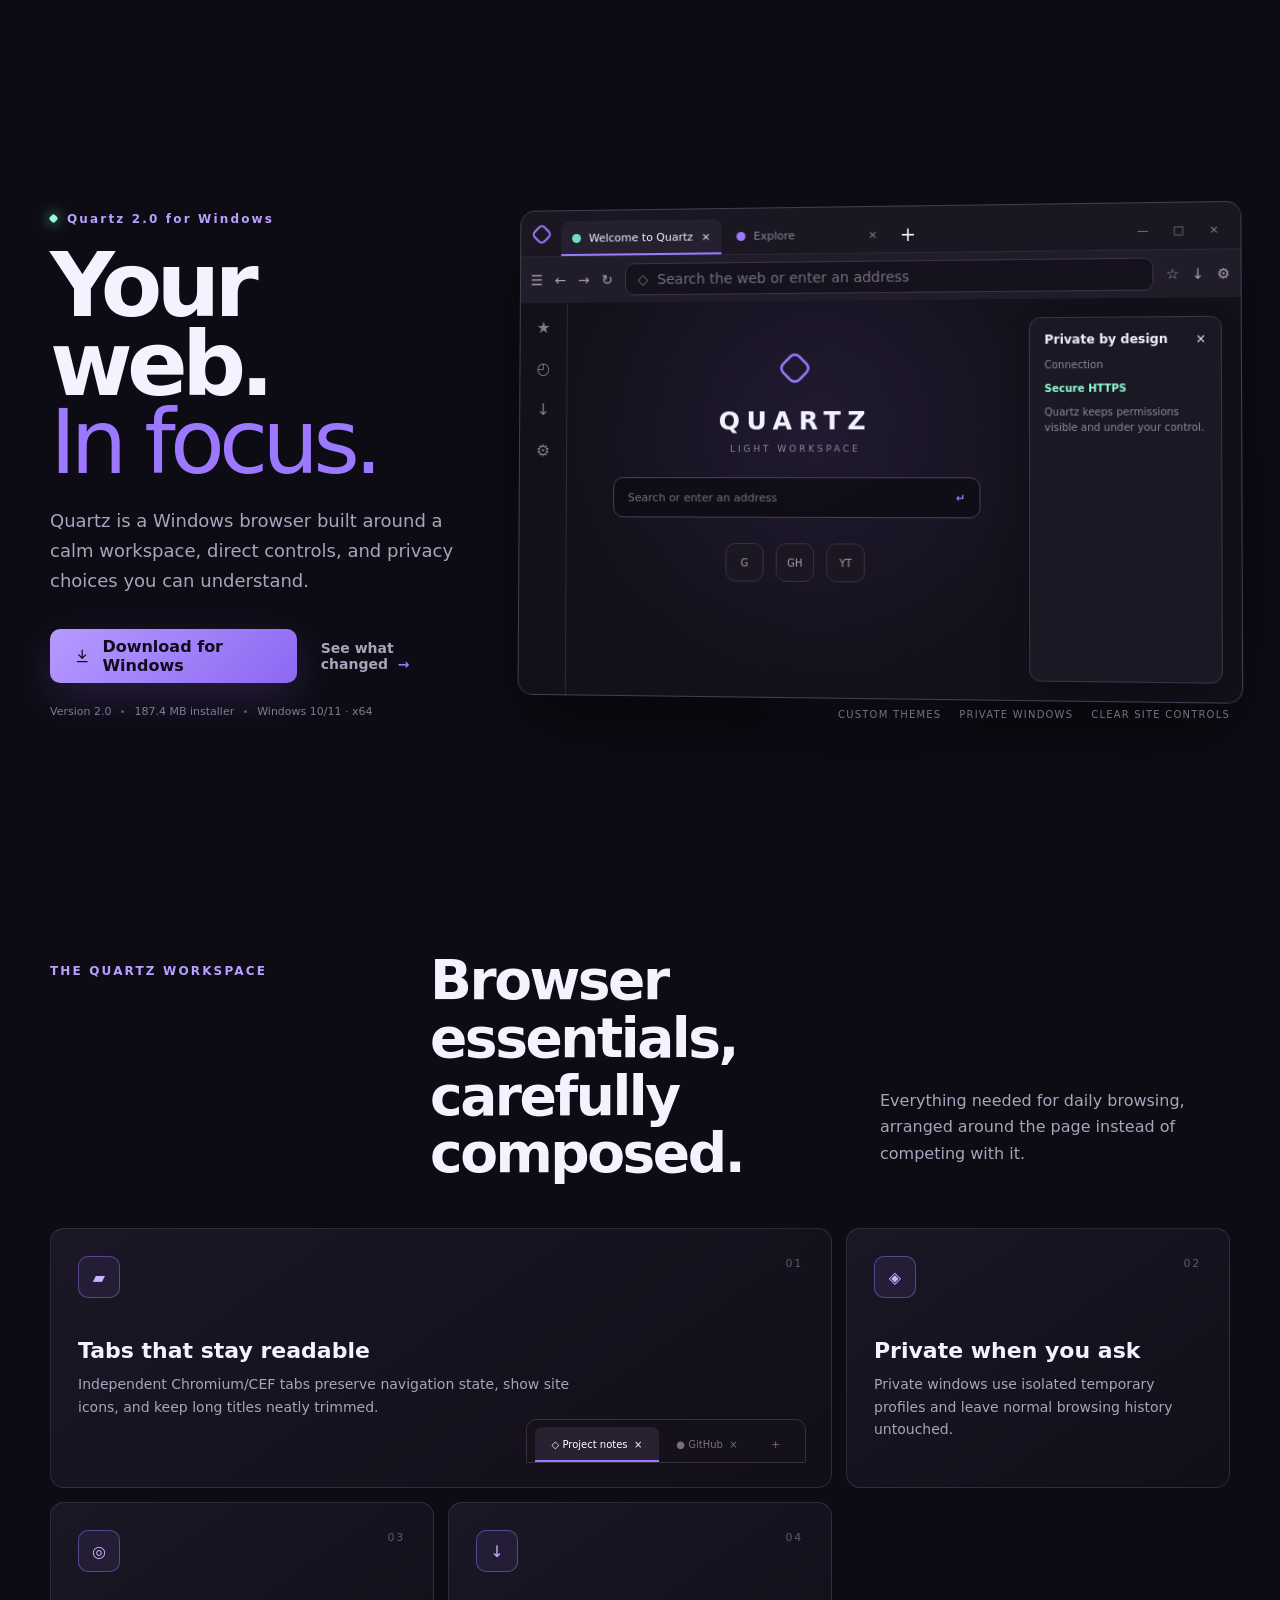
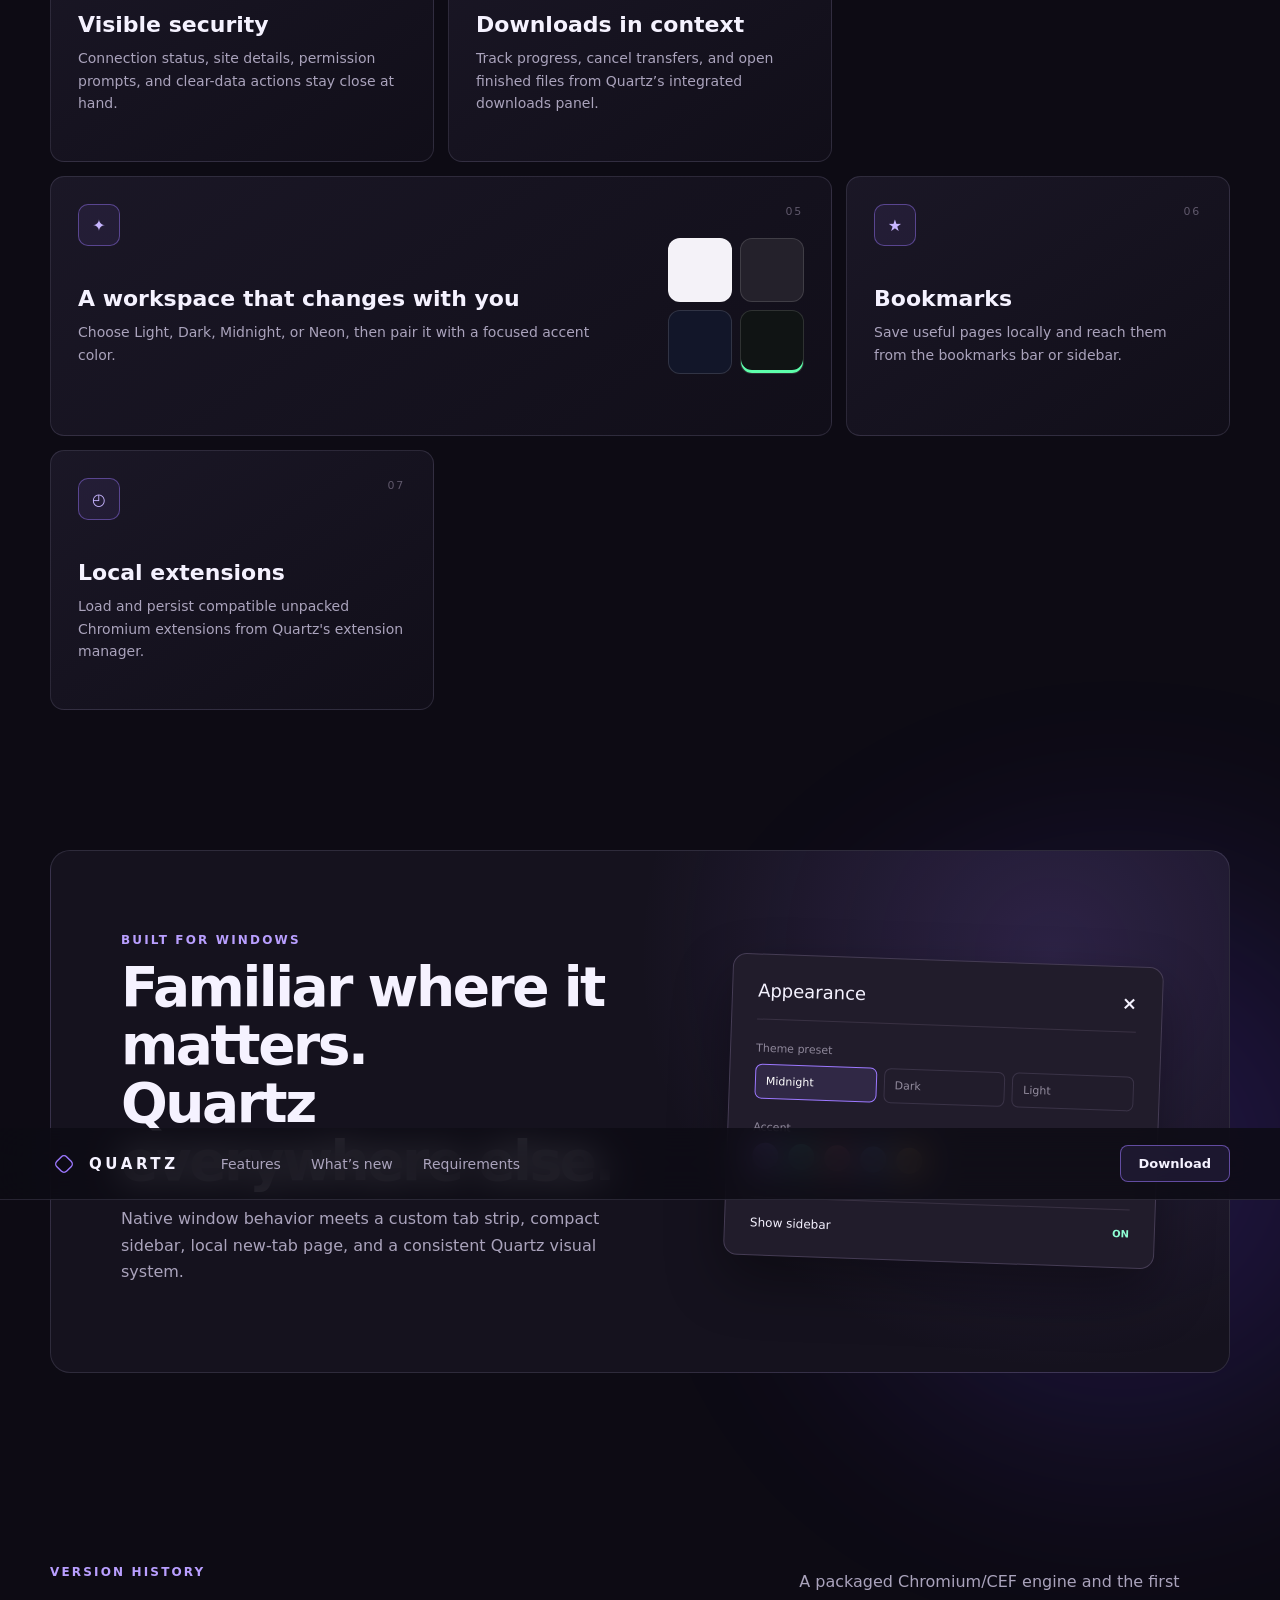
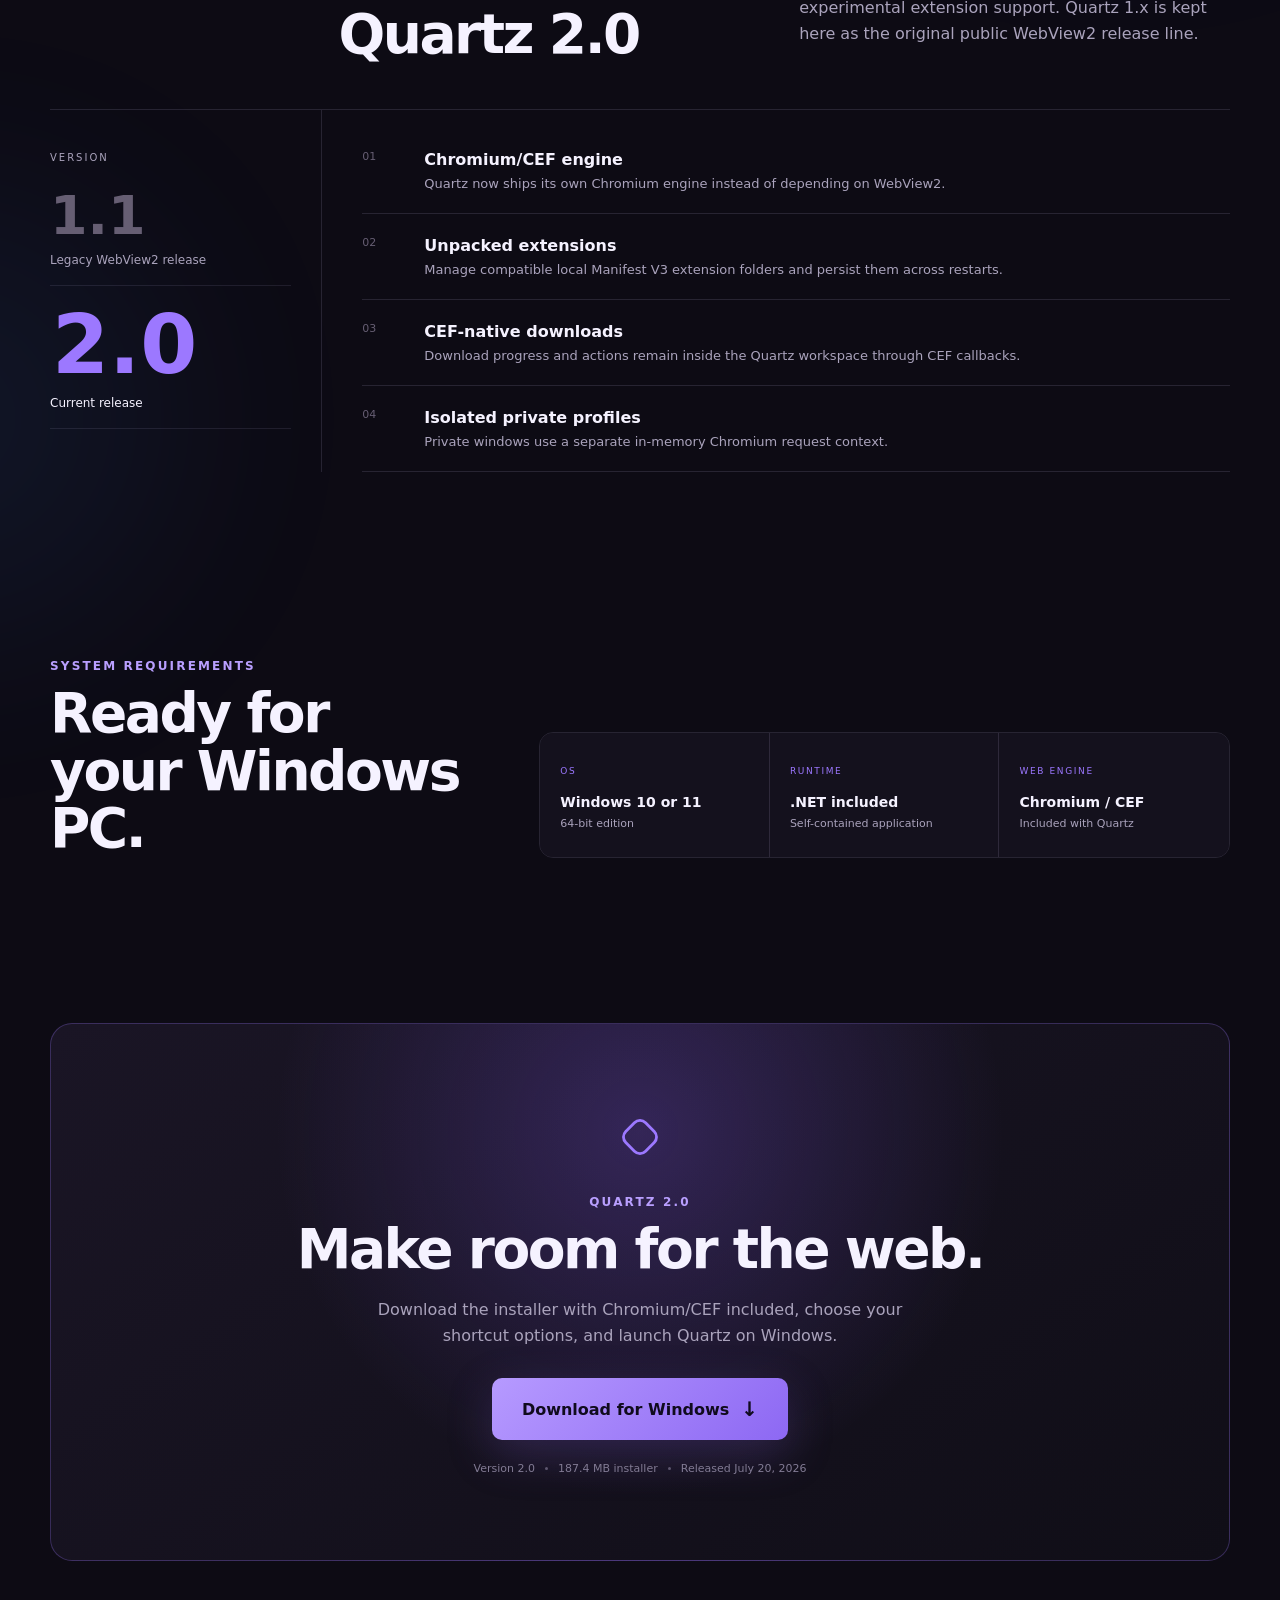
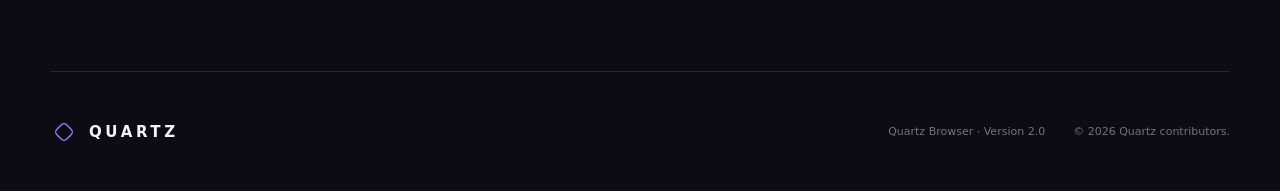
==== index.html @ 673aca00 "Add GitHub Pages root redirect" ====
<!doctype html>
<html lang="en">
<head>
  <meta charset="utf-8">
  <meta name="viewport" content="width=device-width, initial-scale=1">
  <meta http-equiv="refresh" content="0; url=website/">
  <title>Quartz Browser</title>
  <link rel="canonical" href="website/">
  <style>
    body {
      min-height: 100vh;
      margin: 0;
      display: grid;
      place-items: center;
      background: #0d0b14;
      color: #f5f2ff;
      font-family: "Segoe UI", system-ui, sans-serif;
    }

    a {
      color: #b69aff;
      font-weight: 700;
    }
  </style>
</head>
<body>
  <main>
    <p>Opening Quartz Browser. <a href="website/">Continue to the website</a>.</p>
  </main>
</body>
</html>
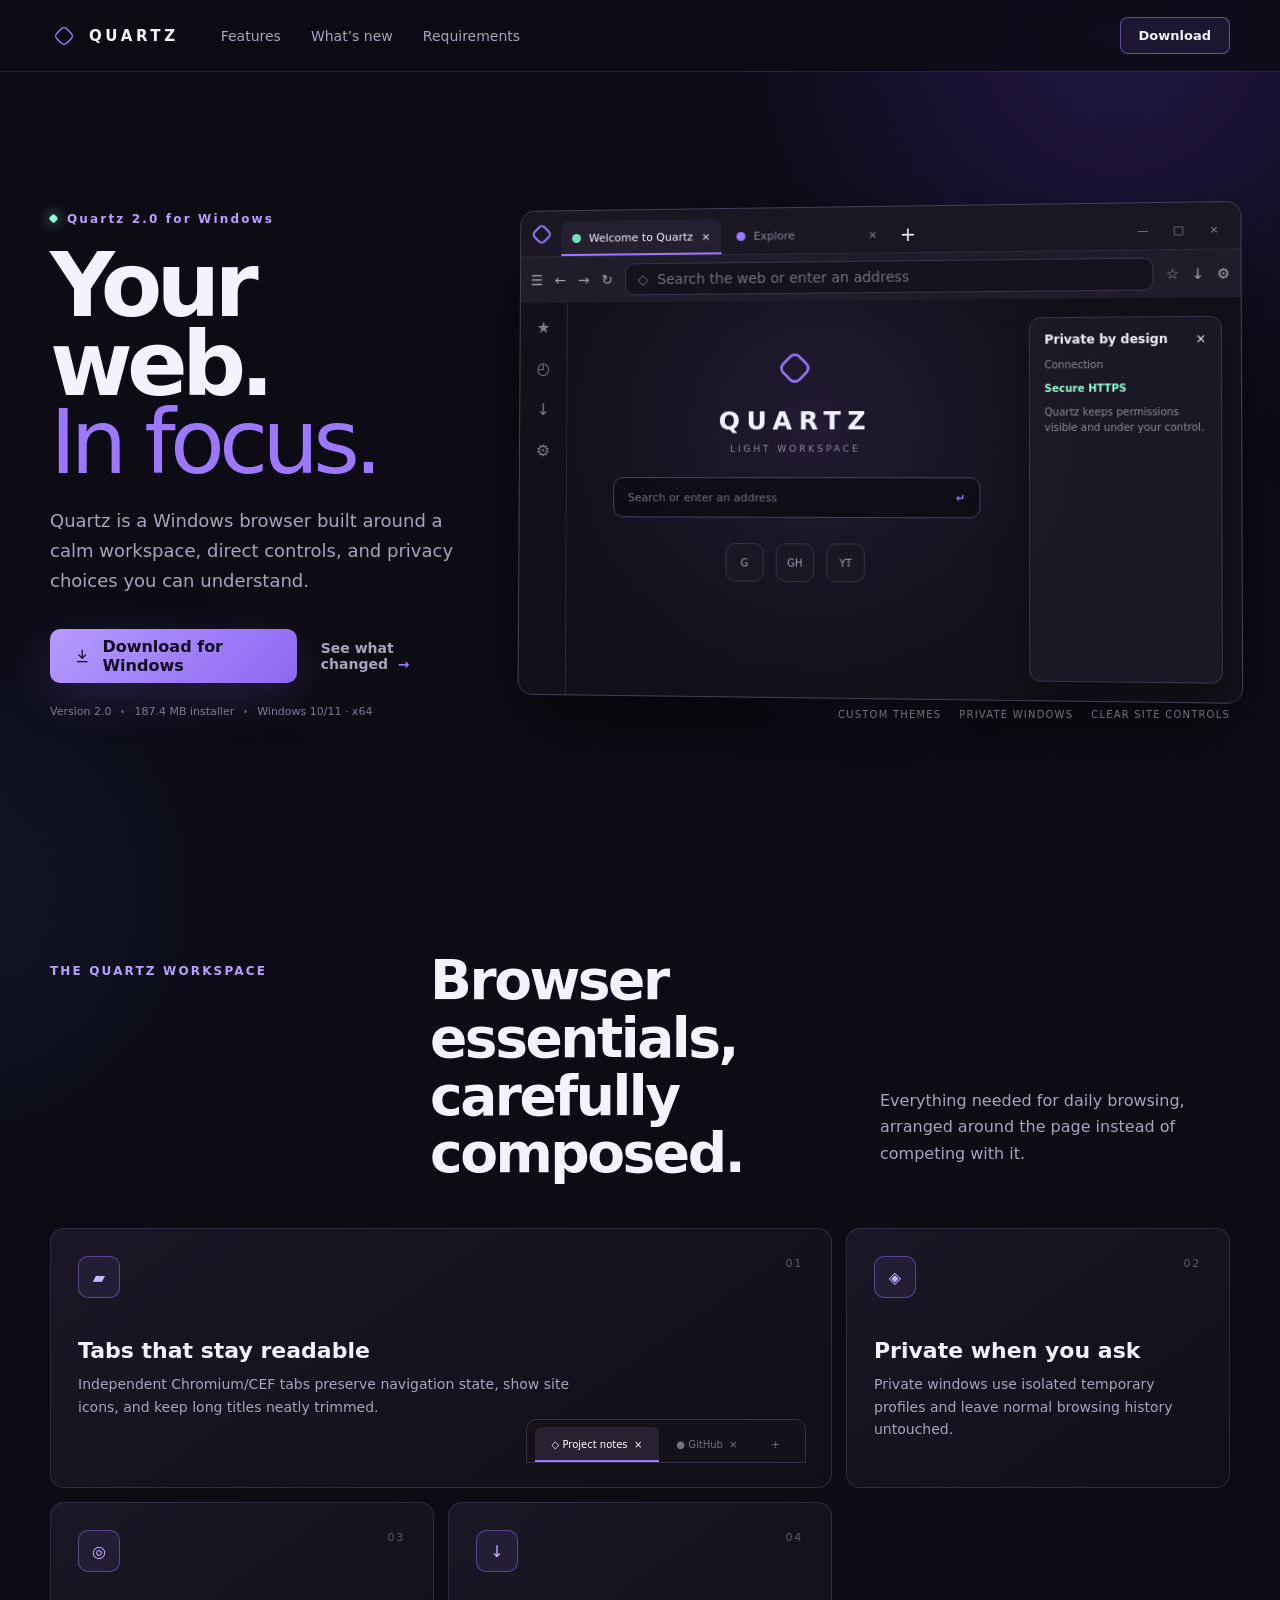
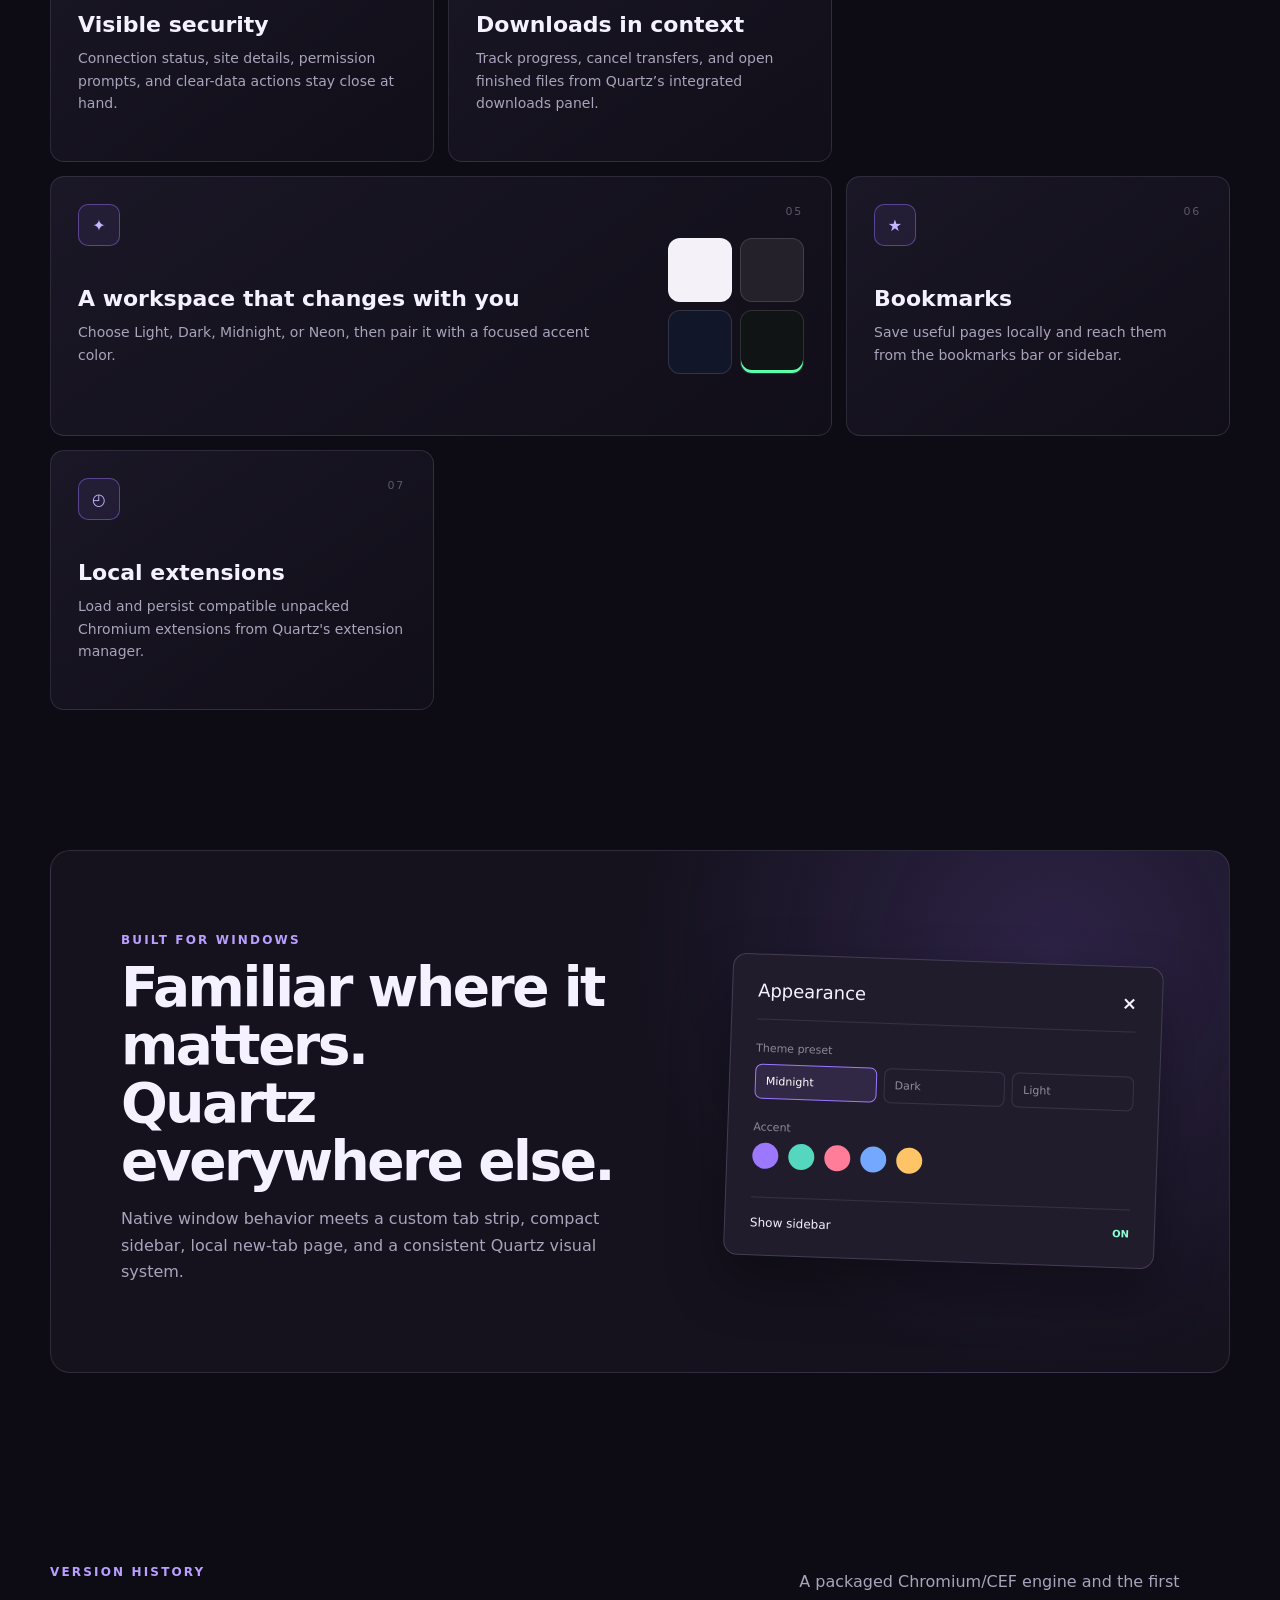
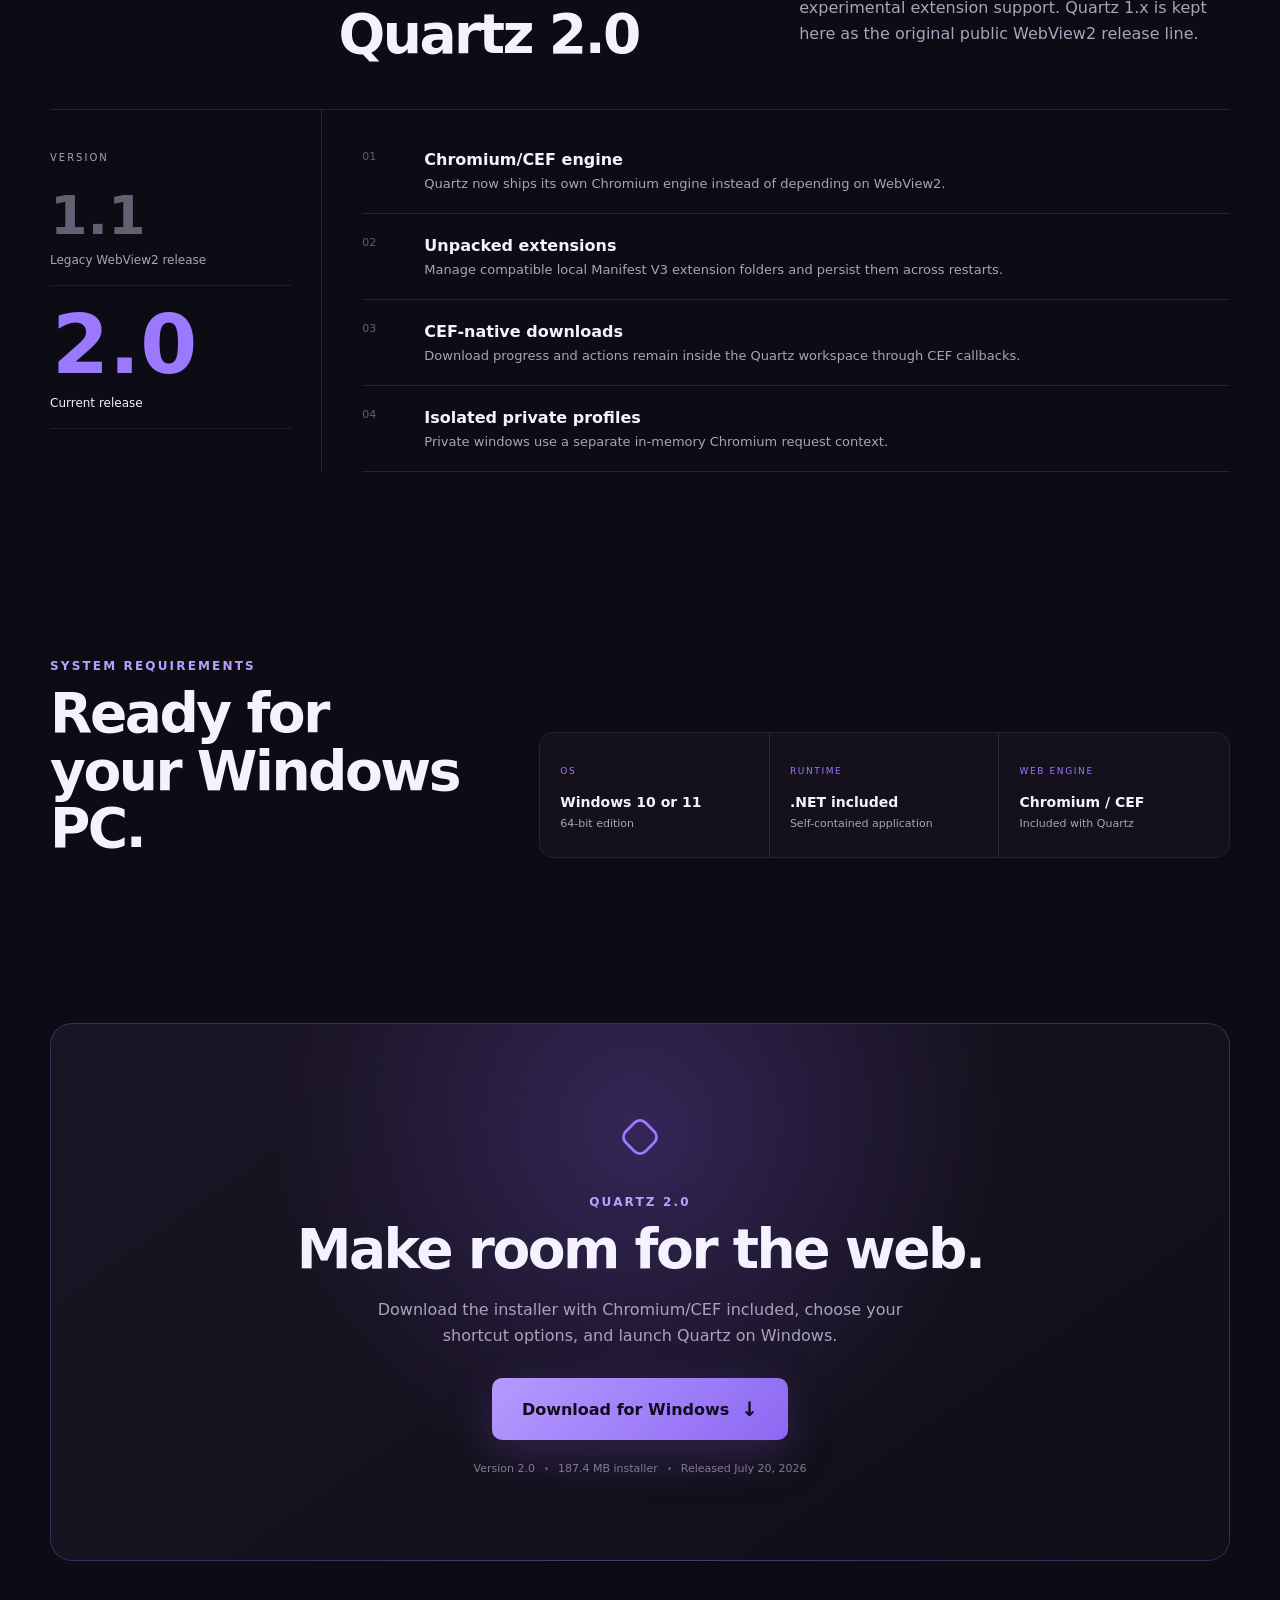
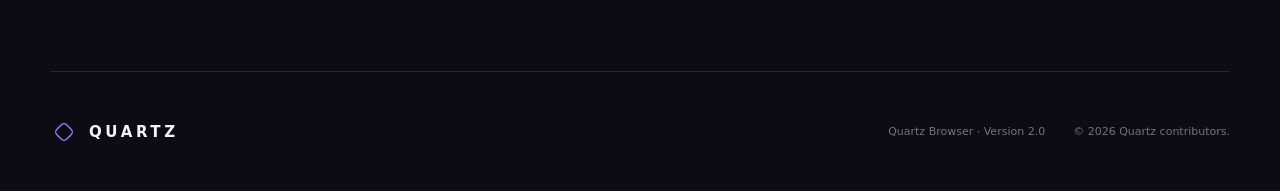
==== commit 4276d546: "Serve website from GitHub Pages root" ====
--- a/index.html
+++ b/index.html
@@ -3,29 +3,172 @@
 <head>
   <meta charset="utf-8">
   <meta name="viewport" content="width=device-width, initial-scale=1">
-  <meta http-equiv="refresh" content="0; url=website/">
-  <title>Quartz Browser</title>
-  <link rel="canonical" href="website/">
-  <style>
-    body {
-      min-height: 100vh;
-      margin: 0;
-      display: grid;
-      place-items: center;
-      background: #0d0b14;
-      color: #f5f2ff;
-      font-family: "Segoe UI", system-ui, sans-serif;
-    }
-
-    a {
-      color: #b69aff;
-      font-weight: 700;
-    }
-  </style>
+  <meta name="theme-color" content="#0d0b14">
+  <meta name="description" content="Download Quartz, a focused Windows browser with tabs, privacy tools, themes, and a clean custom workspace.">
+  <title>Quartz Browser — A clearer Windows workspace</title>
+  <link rel="stylesheet" href="styles.css">
 </head>
 <body>
-  <main>
-    <p>Opening Quartz Browser. <a href="website/">Continue to the website</a>.</p>
+  <div class="ambient ambient-one" aria-hidden="true"></div>
+  <div class="ambient ambient-two" aria-hidden="true"></div>
+
+  <header class="site-header">
+    <a class="brand" href="#top" aria-label="Quartz home">
+      <svg class="brand-mark" viewBox="0 0 64 64" aria-hidden="true">
+        <rect x="16" y="16" width="32" height="32" rx="9" transform="rotate(45 32 32)"></rect>
+      </svg>
+      <span>QUARTZ</span>
+    </a>
+    <nav aria-label="Main navigation">
+      <a href="#features">Features</a>
+      <a href="#updates">What’s new</a>
+      <a href="#requirements">Requirements</a>
+    </nav>
+    <a class="header-download" href="https://github.com/never-wet/quartz/tags">Download</a>
+  </header>
+
+  <main id="top">
+    <section class="hero section-shell">
+      <div class="hero-copy">
+        <div class="eyebrow"><span></span> Quartz 2.0 for Windows</div>
+        <h1>Your web.<br><em>In focus.</em></h1>
+        <p class="hero-lede">Quartz is a Windows browser built around a calm workspace, direct controls, and privacy choices you can understand.</p>
+        <div class="hero-actions">
+          <a class="primary-button" href="https://github.com/never-wet/quartz/tags">
+            <svg viewBox="0 0 24 24" aria-hidden="true"><path d="M12 3v12m0 0 5-5m-5 5-5-5M5 20h14"></path></svg>
+            Download for Windows
+          </a>
+          <a class="text-link" href="#updates">See what changed <span>→</span></a>
+        </div>
+        <div class="release-meta">
+          <span>Version 2.0</span><i></i><span class="installer-size">187.4 MB installer</span><i></i><span>Windows 10/11 · x64</span>
+        </div>
+      </div>
+
+      <div class="browser-stage" aria-label="Preview of the Quartz browser interface">
+        <div class="stage-glow"></div>
+        <div class="browser-window">
+          <div class="browser-tabs">
+            <div class="mini-logo"></div>
+            <div class="tab active"><span class="site-dot"></span><b>Welcome to Quartz</b><span>×</span></div>
+            <div class="tab"><span class="site-dot violet"></span><b>Explore</b><span>×</span></div>
+            <button aria-label="New tab">+</button>
+            <div class="window-space"></div>
+            <span class="window-button">—</span><span class="window-button">□</span><span class="window-button">×</span>
+          </div>
+          <div class="browser-toolbar">
+            <span>☰</span><span>←</span><span>→</span><span>↻</span>
+            <div class="address"><span>◇</span><span>Search the web or enter an address</span></div>
+            <span>☆</span><span>↓</span><span>⚙</span>
+          </div>
+          <div class="browser-content">
+            <aside><span>★</span><span>◴</span><span>↓</span><span>⚙</span></aside>
+            <div class="new-tab">
+              <svg viewBox="0 0 64 64" aria-hidden="true"><rect x="16" y="16" width="32" height="32" rx="9" transform="rotate(45 32 32)"></rect></svg>
+              <div class="quartz-word">QUARTZ</div>
+              <p>LIGHT WORKSPACE</p>
+              <div class="page-search"><span>Search or enter an address</span><b>↵</b></div>
+              <div class="quick-links"><span>G</span><span>GH</span><span>YT</span></div>
+            </div>
+            <div class="side-card">
+              <div class="side-card-header"><b>Private by design</b><span>×</span></div>
+              <p>Connection</p><strong>Secure HTTPS</strong>
+              <p>Quartz keeps permissions visible and under your control.</p>
+            </div>
+          </div>
+        </div>
+        <div class="stage-caption"><span>Custom themes</span><span>Private windows</span><span>Clear site controls</span></div>
+      </div>
+    </section>
+
+    <section id="features" class="features section-shell">
+      <div class="section-heading">
+        <p class="kicker">THE QUARTZ WORKSPACE</p>
+        <h2>Browser essentials,<br>carefully composed.</h2>
+        <p>Everything needed for daily browsing, arranged around the page instead of competing with it.</p>
+      </div>
+      <div class="feature-grid">
+        <article class="feature-card feature-wide">
+          <div class="feature-icon">▰</div><span class="feature-number">01</span>
+          <h3>Tabs that stay readable</h3><p>Independent Chromium/CEF tabs preserve navigation state, show site icons, and keep long titles neatly trimmed.</p>
+          <div class="tab-demo"><span class="selected">◇ Project notes&nbsp;&nbsp;×</span><span>● GitHub&nbsp;&nbsp;×</span><span>+</span></div>
+        </article>
+        <article class="feature-card"><div class="feature-icon">◈</div><span class="feature-number">02</span><h3>Private when you ask</h3><p>Private windows use isolated temporary profiles and leave normal browsing history untouched.</p></article>
+        <article class="feature-card"><div class="feature-icon">◎</div><span class="feature-number">03</span><h3>Visible security</h3><p>Connection status, site details, permission prompts, and clear-data actions stay close at hand.</p></article>
+        <article class="feature-card"><div class="feature-icon">↓</div><span class="feature-number">04</span><h3>Downloads in context</h3><p>Track progress, cancel transfers, and open finished files from Quartz’s integrated downloads panel.</p></article>
+        <article class="feature-card feature-wide palette-card"><div><div class="feature-icon">✦</div><span class="feature-number">05</span><h3>A workspace that changes with you</h3><p>Choose Light, Dark, Midnight, or Neon, then pair it with a focused accent color.</p></div><div class="palette"><span class="light"></span><span class="dark"></span><span class="midnight"></span><span class="neon"></span></div></article>
+        <article class="feature-card"><div class="feature-icon">★</div><span class="feature-number">06</span><h3>Bookmarks</h3><p>Save useful pages locally and reach them from the bookmarks bar or sidebar.</p></article>
+        <article class="feature-card"><div class="feature-icon">◴</div><span class="feature-number">07</span><h3>Local extensions</h3><p>Load and persist compatible unpacked Chromium extensions from Quartz's extension manager.</p></article>
+      </div>
+    </section>
+
+    <section class="showcase section-shell">
+      <div class="showcase-panel">
+        <div class="showcase-copy"><p class="kicker">BUILT FOR WINDOWS</p><h2>Familiar where it matters.<br>Quartz everywhere else.</h2><p>Native window behavior meets a custom tab strip, compact sidebar, local new-tab page, and a consistent Quartz visual system.</p></div>
+        <div class="settings-preview">
+          <div class="settings-title"><span>Appearance</span><b>×</b></div>
+          <p>Theme preset</p><div class="theme-row"><span class="chosen">Midnight</span><span>Dark</span><span>Light</span></div>
+          <p>Accent</p><div class="accent-row"><i></i><i></i><i></i><i></i><i></i></div>
+          <div class="setting-line"><span>Show sidebar</span><b>ON</b></div>
+        </div>
+      </div>
+    </section>
+
+    <section id="updates" class="updates section-shell">
+      <div class="section-heading compact"><p class="kicker">VERSION HISTORY</p><h2>Quartz 2.0</h2><p>A packaged Chromium/CEF engine and the first experimental extension support. Quartz 1.x is kept here as the original public WebView2 release line.</p></div>
+      <div class="update-layout">
+        <div class="version-block">
+          <span>VERSION</span>
+          <div class="version-picker" aria-label="Choose a Quartz version">
+            <button class="version-option" type="button" data-version="1">
+              <strong>1.1</strong>
+              <p>Legacy WebView2 release</p>
+            </button>
+            <button class="version-option active" type="button" data-version="2" data-current-version="true">
+              <strong>2.0</strong>
+              <p>Current release</p>
+            </button>
+          </div>
+        </div>
+        <ul class="change-list active" data-version-panel="2">
+          <li><span>01</span><div><b>Chromium/CEF engine</b><p>Quartz now ships its own Chromium engine instead of depending on WebView2.</p></div></li>
+          <li><span>02</span><div><b>Unpacked extensions</b><p>Manage compatible local Manifest V3 extension folders and persist them across restarts.</p></div></li>
+          <li><span>03</span><div><b>CEF-native downloads</b><p>Download progress and actions remain inside the Quartz workspace through CEF callbacks.</p></div></li>
+          <li><span>04</span><div><b>Isolated private profiles</b><p>Private windows use a separate in-memory Chromium request context.</p></div></li>
+        </ul>
+        <ul class="change-list" data-version-panel="1">
+          <li><span>01</span><div><b>First public installer</b><p>Quartz Version 1.1.0 introduced the first downloadable Windows installer for the browser.</p></div></li>
+          <li><span>02</span><div><b>WebView2 browser shell</b><p>The original release used Microsoft WebView2 with Chromium-based browsing, tabs, address/search, bookmarks, history, downloads, settings, and private mode.</p></div></li>
+          <li><span>03</span><div><b>Original Quartz basics</b><p>Version 1 included the first custom Quartz UI direction, theme support, site information, and permission prompts.</p></div></li>
+          <li><span>04</span><div><b>Archived release</b><p>Version 1 is kept for history while Version 2 is the recommended download. <a href="https://github.com/never-wet/quartz/releases/tag/v1.1.0">View the 1.1.0 release</a>.</p></div></li>
+        </ul>
+      </div>
+    </section>
+
+    <section id="requirements" class="requirements section-shell">
+      <div><p class="kicker">SYSTEM REQUIREMENTS</p><h2>Ready for your Windows PC.</h2></div>
+      <div class="requirement-grid">
+        <article><span>OS</span><strong>Windows 10 or 11</strong><p>64-bit edition</p></article>
+        <article><span>RUNTIME</span><strong>.NET included</strong><p>Self-contained application</p></article>
+        <article><span>WEB ENGINE</span><strong>Chromium / CEF</strong><p>Included with Quartz</p></article>
+      </div>
+    </section>
+
+    <section id="download" class="download-section section-shell">
+      <div class="download-card">
+        <svg class="download-mark" viewBox="0 0 64 64" aria-hidden="true"><rect x="16" y="16" width="32" height="32" rx="9" transform="rotate(45 32 32)"></rect></svg>
+        <p class="kicker">QUARTZ 2.0</p><h2>Make room for the web.</h2><p>Download the installer with Chromium/CEF included, choose your shortcut options, and launch Quartz on Windows.</p>
+        <a class="primary-button large" href="https://github.com/never-wet/quartz/tags">Download for Windows <span>↓</span></a>
+        <div class="release-meta centered"><span>Version 2.0</span><i></i><span class="installer-size">187.4 MB installer</span><i></i><span>Released July 20, 2026</span></div>
+      </div>
+    </section>
   </main>
+
+  <footer class="site-footer section-shell">
+    <a class="brand" href="#top"><svg class="brand-mark" viewBox="0 0 64 64" aria-hidden="true"><rect x="16" y="16" width="32" height="32" rx="9" transform="rotate(45 32 32)"></rect></svg><span>QUARTZ</span></a>
+    <p>Quartz Browser · Version 2.0</p>
+    <p>© 2026 Quartz contributors.</p>
+  </footer>
+  <script src="app.js"></script>
 </body>
 </html>
--- a/styles.css
+++ b/styles.css
@@ -0,0 +1,102 @@
+:root {
+  --bg: #0d0b14;
+  --surface: #15121f;
+  --surface-2: #1d1929;
+  --line: rgba(213, 204, 255, .13);
+  --text: #f5f2ff;
+  --muted: #aaa3bc;
+  --violet: #9c78ff;
+  --violet-2: #7552d8;
+  --mint: #8fffd4;
+  --max: 1180px;
+}
+
+* { box-sizing: border-box; }
+html { scroll-behavior: smooth; }
+body { margin: 0; color: var(--text); background: var(--bg); font-family: "Segoe UI Variable", "Segoe UI", Inter, system-ui, sans-serif; overflow-x: hidden; }
+a { color: inherit; text-decoration: none; }
+button { font: inherit; }
+.section-shell { width: min(var(--max), calc(100% - 48px)); margin-inline: auto; }
+.ambient { position: fixed; z-index: -1; border-radius: 50%; filter: blur(120px); opacity: .18; pointer-events: none; }
+.ambient-one { width: 540px; height: 540px; top: -240px; right: -110px; background: #6f43ff; }
+.ambient-two { width: 420px; height: 420px; top: 680px; left: -260px; background: #3d8cff; opacity: .09; }
+
+.site-header { position: sticky; top: 0; z-index: 20; height: 72px; padding: 0 max(24px, calc((100vw - var(--max)) / 2)); display: flex; align-items: center; gap: 42px; background: rgba(13,11,20,.82); border-bottom: 1px solid var(--line); backdrop-filter: blur(18px); }
+.brand { display: inline-flex; align-items: center; gap: 11px; letter-spacing: .24em; font-weight: 700; font-size: 15px; }
+.brand-mark { width: 28px; height: 28px; overflow: visible; }
+.brand-mark rect, .download-mark rect { fill: none; stroke: var(--violet); stroke-width: 3.2; }
+.site-header nav { display: flex; gap: 30px; margin-right: auto; color: var(--muted); font-size: 14px; }
+.site-header nav a, .text-link { transition: color .2s ease; }
+.site-header nav a:hover, .text-link:hover { color: var(--text); }
+.header-download { padding: 10px 18px; border: 1px solid rgba(156,120,255,.55); border-radius: 8px; font-size: 13px; font-weight: 650; background: rgba(156,120,255,.1); }
+
+.hero { min-height: 760px; padding: 104px 0 78px; display: grid; grid-template-columns: .84fr 1.46fr; align-items: center; gap: 60px; }
+.eyebrow, .kicker { color: #b99fff; letter-spacing: .18em; font-size: 12px; font-weight: 700; }
+.eyebrow { display: flex; align-items: center; gap: 10px; }
+.eyebrow span { width: 7px; height: 7px; border-radius: 2px; background: var(--mint); box-shadow: 0 0 14px var(--mint); transform: rotate(45deg); }
+h1 { margin: 20px 0 24px; font-size: clamp(58px, 7vw, 98px); line-height: .88; letter-spacing: -.065em; }
+h1 em { color: var(--violet); font-style: normal; font-weight: 400; }
+.hero-lede { max-width: 510px; color: var(--muted); font-size: 18px; line-height: 1.65; }
+.hero-actions { display: flex; align-items: center; gap: 24px; margin-top: 34px; }
+.primary-button { display: inline-flex; align-items: center; justify-content: center; gap: 12px; min-height: 54px; padding: 0 24px; border-radius: 10px; color: #100b1d; background: linear-gradient(135deg, #b69aff, #8d68f3); box-shadow: 0 14px 45px rgba(121,87,195,.25); font-weight: 750; transition: transform .2s ease, box-shadow .2s ease; }
+.primary-button:hover { transform: translateY(-2px); box-shadow: 0 18px 52px rgba(121,87,195,.4); }
+.primary-button svg { width: 20px; fill: none; stroke: currentColor; stroke-width: 1.8; stroke-linecap: round; stroke-linejoin: round; }
+.text-link { color: var(--muted); font-size: 14px; font-weight: 600; }
+.text-link span { margin-left: 5px; color: var(--violet); }
+.release-meta { display: flex; flex-wrap: wrap; align-items: center; gap: 10px; margin-top: 22px; color: #827b94; font-size: 11px; }
+.release-meta i { width: 3px; height: 3px; border-radius: 50%; background: #5e566f; }
+
+.browser-stage { position: relative; min-width: 0; perspective: 1300px; }
+.stage-glow { position: absolute; inset: 8% 10% -2%; background: radial-gradient(circle, rgba(132,91,244,.35), transparent 66%); filter: blur(26px); }
+.browser-window { position: relative; overflow: hidden; aspect-ratio: 1.47; min-height: 420px; border: 1px solid rgba(210,199,255,.25); border-radius: 15px; background: #111019; box-shadow: 0 35px 80px rgba(0,0,0,.48); transform: rotateY(-4deg) rotateX(1deg); transform-origin: center left; }
+.browser-tabs { height: 46px; display: flex; align-items: end; padding: 0 10px; gap: 4px; background: #1a1722; border-bottom: 1px solid #2d2839; font-size: 11px; }
+.mini-logo { width: 16px; height: 16px; margin: 0 8px 14px 3px; border: 2px solid var(--violet); border-radius: 5px; transform: rotate(45deg); }
+.tab { width: 162px; height: 35px; padding: 0 11px; display: flex; align-items: center; gap: 8px; border-radius: 9px 9px 0 0; color: #8d879a; }
+.tab b { overflow: hidden; flex: 1; white-space: nowrap; text-overflow: ellipsis; font-weight: 500; }
+.tab.active { color: var(--text); background: #24202f; box-shadow: inset 0 -2px var(--violet); }
+.site-dot { width: 9px; height: 9px; border-radius: 50%; background: #6fe0bb; }.site-dot.violet { background: var(--violet); }
+.browser-tabs button { width: 30px; height: 30px; margin-bottom: 3px; color: var(--text); border: 0; background: transparent; font-size: 19px; }
+.window-space { flex: 1; }.window-button { width: 30px; margin-bottom: 12px; text-align: center; color: #898294; }
+.browser-toolbar { height: 46px; padding: 6px 10px; display: flex; align-items: center; gap: 12px; background: #201c2a; color: #aaa4b6; font-size: 14px; }
+.address { min-width: 0; height: 32px; padding: 0 12px; display: flex; align-items: center; flex: 1; gap: 9px; border: 1px solid #3a3349; border-radius: 9px; background: #15121d; color: #756f80; }
+.address span:last-child { overflow: hidden; white-space: nowrap; text-overflow: ellipsis; }
+.browser-content { position: absolute; inset: 92px 0 0; display: flex; background: radial-gradient(circle at 42% 32%, #211a31 0, #121019 55%); }
+.browser-content aside { width: 48px; padding-top: 15px; display: flex; flex-direction: column; align-items: center; gap: 22px; border-right: 1px solid #2d2839; color: #81798f; }
+.new-tab { flex: 1; display: flex; flex-direction: column; align-items: center; padding: 44px 22px 20px; }
+.new-tab svg { width: 45px; }.new-tab svg rect { fill: none; stroke: var(--violet); stroke-width: 3.5; }
+.quartz-word { margin-top: 15px; font-size: 25px; font-weight: 750; letter-spacing: .26em; }
+.new-tab > p { margin: 8px 0 23px; color: #8f879f; font-size: 9px; letter-spacing: .32em; }
+.page-search { width: min(390px, 88%); height: 40px; padding: 0 14px; display: flex; align-items: center; justify-content: space-between; border: 1px solid #493d60; border-radius: 10px; color: #777080; background: rgba(12,10,17,.72); font-size: 11px; }
+.page-search b { color: var(--violet); }
+.quick-links { display: flex; gap: 12px; margin-top: 25px; }.quick-links span { width: 38px; height: 38px; display: grid; place-items: center; border: 1px solid #393143; border-radius: 10px; color: #a9a1b6; background: #1a1622; font-size: 10px; }
+.side-card { width: 185px; margin: 18px 18px 18px 0; padding: 14px; border: 1px solid #3b3448; border-radius: 11px; background: rgba(29,25,40,.92); box-shadow: 0 15px 30px rgba(0,0,0,.25); font-size: 10px; color: #8f899b; }
+.side-card-header { display: flex; justify-content: space-between; color: var(--text); font-size: 12px; }.side-card strong { color: #8fffd4; }.side-card p { line-height: 1.5; }
+.stage-caption { position: relative; display: flex; justify-content: flex-end; gap: 18px; margin-top: 16px; color: #777081; font-size: 10px; letter-spacing: .12em; text-transform: uppercase; }
+
+.features { padding: 120px 0 70px; }
+.section-heading { display: grid; grid-template-columns: 1fr 1.2fr 1fr; align-items: end; gap: 30px; margin-bottom: 45px; }
+.section-heading .kicker { align-self: start; }.section-heading h2, .showcase h2, .requirements h2, .download-card h2 { margin: 0; font-size: clamp(36px, 4.3vw, 58px); line-height: 1.05; letter-spacing: -.045em; }.section-heading > p:last-child, .showcase-copy > p:last-child { color: var(--muted); line-height: 1.65; }
+.feature-grid { display: grid; grid-template-columns: repeat(3, 1fr); gap: 14px; }
+.feature-card { position: relative; min-height: 260px; padding: 27px; overflow: hidden; border: 1px solid var(--line); border-radius: 14px; background: linear-gradient(145deg, rgba(29,25,41,.88), rgba(18,15,26,.88)); }
+.feature-wide { grid-column: span 2; }.feature-icon { width: 42px; height: 42px; display: grid; place-items: center; border: 1px solid rgba(156,120,255,.45); border-radius: 10px; color: #c7b5ff; background: rgba(156,120,255,.08); }.feature-number { position: absolute; top: 28px; right: 28px; color: #5f586b; font-size: 11px; letter-spacing: .16em; }
+.feature-card h3 { margin: 40px 0 10px; font-size: 22px; }.feature-card p { max-width: 520px; margin: 0; color: var(--muted); line-height: 1.6; font-size: 14px; }
+.tab-demo { position: absolute; right: 25px; bottom: 24px; display: flex; padding: 7px 8px 0; border: 1px solid #373042; border-radius: 10px 10px 0 0; background: #14111b; font-size: 10px; color: #777080; }.tab-demo span { padding: 12px 17px; }.tab-demo .selected { border-radius: 7px 7px 0 0; color: white; background: #282132; box-shadow: inset 0 -2px var(--violet); }
+.palette-card { display: flex; justify-content: space-between; gap: 20px; }.palette { display: grid; grid-template-columns: repeat(2, 64px); gap: 8px; align-content: center; }.palette span { height: 64px; border-radius: 12px; border: 1px solid rgba(255,255,255,.13); }.palette .light { background: #f4f2f8; }.palette .dark { background: #24212b; }.palette .midnight { background: #121629; }.palette .neon { background: #101414; box-shadow: inset 0 -3px #5dffac; }
+
+.showcase { padding: 70px 0; }.showcase-panel { min-height: 480px; padding: 70px; display: grid; grid-template-columns: 1.1fr .9fr; align-items: center; gap: 80px; overflow: hidden; border: 1px solid var(--line); border-radius: 20px; background: radial-gradient(circle at 85% 20%, rgba(121,87,195,.24), transparent 38%), #15121e; }.settings-preview { padding: 25px; border: 1px solid #453c54; border-radius: 14px; background: #211c2b; box-shadow: 0 24px 55px rgba(0,0,0,.35); transform: rotate(2deg); }.settings-title, .setting-line { display: flex; justify-content: space-between; }.settings-title { padding-bottom: 18px; border-bottom: 1px solid #393143; font-size: 18px; }.settings-preview > p { margin: 22px 0 9px; color: #8e879a; font-size: 11px; }.theme-row { display: grid; grid-template-columns: repeat(3,1fr); gap: 7px; }.theme-row span { padding: 10px; border: 1px solid #3a3347; border-radius: 7px; color: #928b9d; font-size: 11px; }.theme-row .chosen { border-color: var(--violet); color: white; background: rgba(156,120,255,.12); }.accent-row { display: flex; gap: 10px; }.accent-row i { width: 26px; height: 26px; border-radius: 50%; background: #9c78ff; }.accent-row i:nth-child(2) { background:#55d6be }.accent-row i:nth-child(3) { background:#ff7d98 }.accent-row i:nth-child(4) { background:#74a8ff }.accent-row i:nth-child(5) { background:#ffc465 }.setting-line { margin-top: 28px; padding-top: 18px; border-top: 1px solid #393143; font-size: 12px; }.setting-line b { color: var(--mint); font-size: 10px; }
+
+.updates { padding: 110px 0; }.section-heading.compact { grid-template-columns: .6fr 1fr 1fr; }.update-layout { display: grid; grid-template-columns: .6fr 2fr; border-top: 1px solid var(--line); }.version-block { max-height: 520px; padding: 36px 30px 0 0; overflow-y: auto; border-right: 1px solid var(--line); scrollbar-width: thin; scrollbar-color: rgba(156,120,255,.55) transparent; }.version-block > span { color: var(--muted); font-size: 10px; letter-spacing: .2em; }.version-picker { display: grid; gap: 18px; margin-top: 24px; padding-bottom: 24px; }.version-option { width: 100%; padding: 0 0 18px; text-align: left; color: var(--muted); border: 0; border-bottom: 1px solid rgba(213,204,255,.1); background: transparent; cursor: pointer; }.version-option strong { display: block; color: #665e73; font-size: 54px; line-height: 1; transition: color .2s ease, transform .2s ease; }.version-option p { margin: 10px 0 0; color: var(--muted); font-size: 12px; }.version-option.active strong { color: var(--violet); font-size: 82px; transform: translateX(2px); }.version-option.active p { color: var(--text); }.version-option:hover strong { color: #b99fff; }.change-list { display: none; margin: 0; padding: 18px 0 0 40px; list-style: none; }.change-list.active { display: block; }.change-list li { display: grid; grid-template-columns: 44px 1fr; gap: 18px; padding: 22px 0; border-bottom: 1px solid var(--line); }.change-list li > span { color: #665e73; font-size: 11px; }.change-list b { font-size: 16px; }.change-list p { margin: 7px 0 0; color: var(--muted); font-size: 13px; }
+.change-list a { color: #c7b5ff; font-weight: 700; text-decoration: underline; text-decoration-color: rgba(156,120,255,.45); text-underline-offset: 3px; }
+
+.requirements { padding: 65px 0 115px; display: grid; grid-template-columns: .85fr 1.4fr; gap: 70px; align-items: end; }.requirement-grid { display: grid; grid-template-columns: repeat(3,1fr); border: 1px solid var(--line); border-radius: 14px; overflow: hidden; }.requirement-grid article { padding: 26px 20px; border-right: 1px solid var(--line); background: rgba(24,20,34,.72); }.requirement-grid article:last-child { border: 0; }.requirement-grid span { color: var(--violet); font-size: 9px; letter-spacing: .18em; }.requirement-grid strong { display: block; margin-top: 16px; font-size: 14px; }.requirement-grid p { margin: 6px 0 0; color: var(--muted); font-size: 11px; line-height: 1.4; }
+
+.download-section { padding: 50px 0 110px; }.download-card { padding: 85px 30px; text-align: center; overflow: hidden; border: 1px solid rgba(156,120,255,.28); border-radius: 22px; background: radial-gradient(circle at 50% 20%, rgba(129,87,231,.28), transparent 50%), linear-gradient(145deg,#1a1525,#100e17); }.download-mark { width: 56px; margin-bottom: 14px; }.download-card > p:not(.kicker) { max-width: 590px; margin: 18px auto 30px; color: var(--muted); line-height: 1.6; }.primary-button.large { min-height: 62px; padding: 0 30px; font-size: 16px; }.primary-button.large span { font-size: 20px; }.release-meta.centered { justify-content: center; }
+.site-footer { min-height: 120px; padding: 30px 0; display: flex; align-items: center; gap: 28px; border-top: 1px solid var(--line); color: #777080; font-size: 11px; }.site-footer .brand { margin-right: auto; color: var(--text); }
+
+@media (max-width: 1000px) {
+  .hero { grid-template-columns: 1fr; padding-top: 80px; }.hero-copy { max-width: 680px; }.browser-window { transform: none; }.section-heading { grid-template-columns: 1fr 1.5fr; }.section-heading > p:last-child { grid-column: 2; }.feature-grid { grid-template-columns: repeat(2,1fr); }.showcase-panel { padding: 50px; gap: 40px; }.requirements { grid-template-columns: 1fr; }.section-heading.compact { grid-template-columns: .5fr 1fr; }.section-heading.compact > p:last-child { grid-column: 2; }
+}
+@media (max-width: 720px) {
+  .section-shell { width: min(100% - 28px, var(--max)); }.site-header { height: 64px; padding-inline: 14px; gap: 12px; }.site-header nav { display: none; }.site-header .brand { margin-right: auto; }.header-download { padding: 9px 13px; }.hero { min-height: auto; padding: 68px 0 50px; gap: 48px; }.hero-actions { align-items: flex-start; flex-direction: column; gap: 16px; }.browser-window { min-height: 330px; aspect-ratio: 1.08; }.tab:nth-of-type(3), .side-card, .browser-toolbar > span:nth-last-child(-n+2) { display: none; }.new-tab { padding-top: 37px; }.stage-caption { justify-content: flex-start; flex-wrap: wrap; }.section-heading, .section-heading.compact { display: block; }.section-heading h2 { margin: 16px 0; }.section-heading > p:last-child { max-width: 520px; }.feature-grid { grid-template-columns: 1fr; }.feature-wide { grid-column: auto; }.feature-card { min-height: 235px; }.tab-demo { position: relative; right: auto; bottom: auto; margin: 24px -27px -27px 20px; overflow: hidden; }.palette-card { flex-direction: column; }.palette { grid-template-columns: repeat(4,50px); }.palette span { height: 50px; }.showcase-panel { padding: 40px 24px; grid-template-columns: 1fr; }.settings-preview { transform: none; }.update-layout { grid-template-columns: 1fr; }.version-block { padding-bottom: 25px; border-right: 0; }.change-list { padding-left: 0; }.requirement-grid { grid-template-columns: 1fr; }.requirement-grid article { border-right: 0; border-bottom: 1px solid var(--line); }.site-footer { align-items: flex-start; flex-direction: column; gap: 12px; }.site-footer .brand { margin-bottom: 8px; }
+}
+@media (prefers-reduced-motion: reduce) { html { scroll-behavior: auto; } * { transition: none !important; } }
